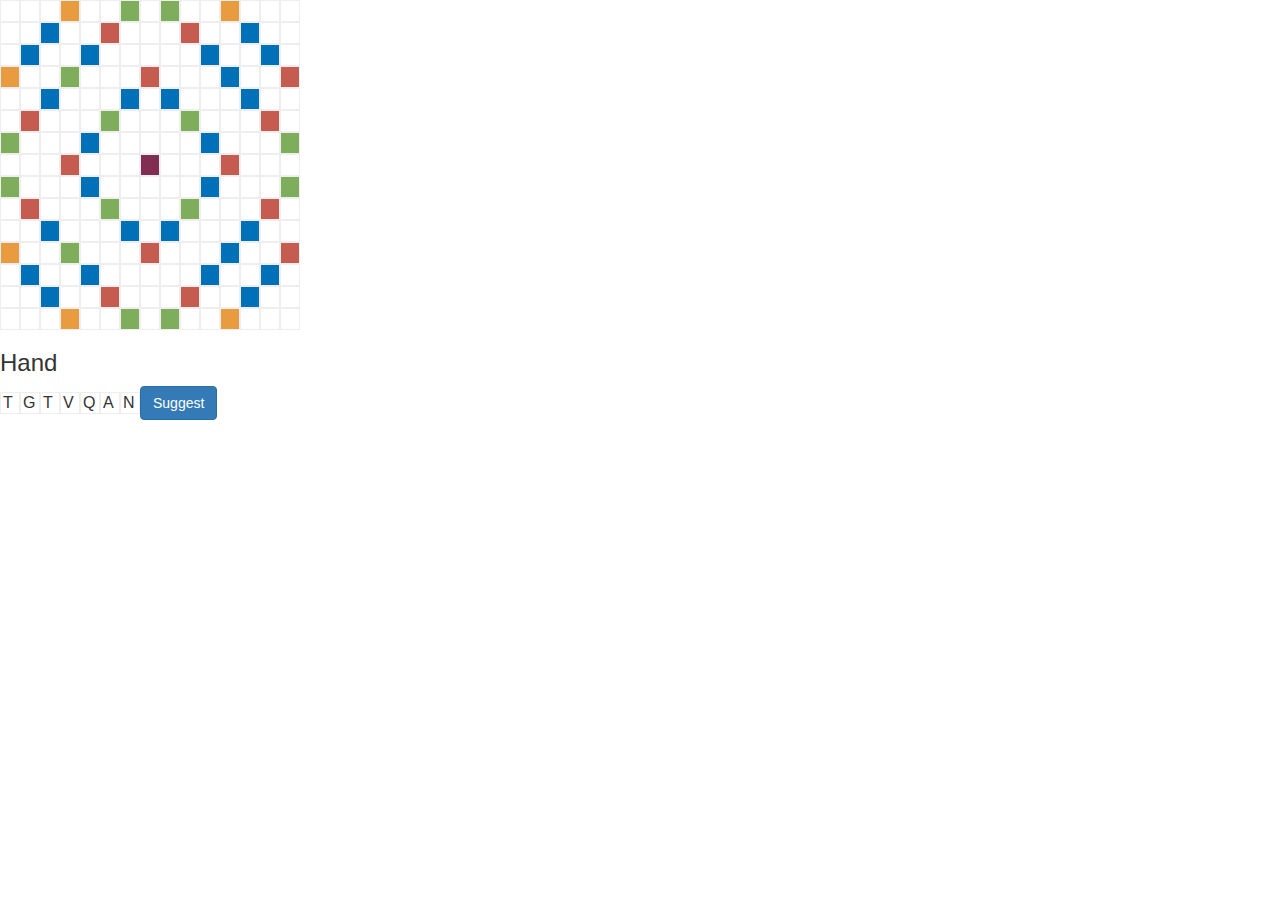
==== index.html @ de9af7a3 "Initial Checkin" ====
<html>
	<head>
		<link href="http://netdna.bootstrapcdn.com/bootstrap/3.0.0/css/bootstrap.min.css" rel="stylesheet" type="text/css" >
		<link href="gui.css" rel="stylesheet" type="text/css" >
		<script src="http://ajax.googleapis.com/ajax/libs/jquery/1.10.2/jquery.min.js"></script>
		<script src="http://netdna.bootstrapcdn.com/bootstrap/3.0.0/js/bootstrap.min.js"></script>
		<script src="bot.js"></script>
		<script src="gui.js"></script>
	</head>
	<body>

		<div class="row">
			<div class="col-xs-6">
				<div id="boardHolder"></div>
				<h3>Hand</h3>
				<table id="hand">
					<tr>
						<td><input id="h1" value="T"></td>
						<td><input id="h2" value="G"></td>
						<td><input id="h3" value="T"></td>
						<td><input id="h4" value="V"></td>
						<td><input id="h5" value="Q"></td>
						<td><input id="h6" value="A"></td>
						<td><input id="h7" value="N"></td>
						<td><button class="btn btn-tiny btn-primary" onclick="updateSuggestions()">Suggest</button></td>
					</tr>
				</table>
			</div>
			<div class="col-xs-6">
				<div id="suggestionsHolder"></div>
			</div>
		</div>
	</body>
</html>
---- gui.css ----
td {padding:0px;margin:0px;}
#boardHolder input, #hand input { width:20px;border:1px solid #EEE; }
#boardHolder input.T2W { background-color:#c65b50; color:#FFF; }
#boardHolder input.T2L { background-color:#0071b9; color:#FFF; }
#boardHolder input.T3W { background-color:#e99c3f; color:#FFF; }
#boardHolder input.T3L { background-color:#7eae5b; color:#FFF; }
#boardHolder input.TS { background-color:#812e52; color:#FFF; }
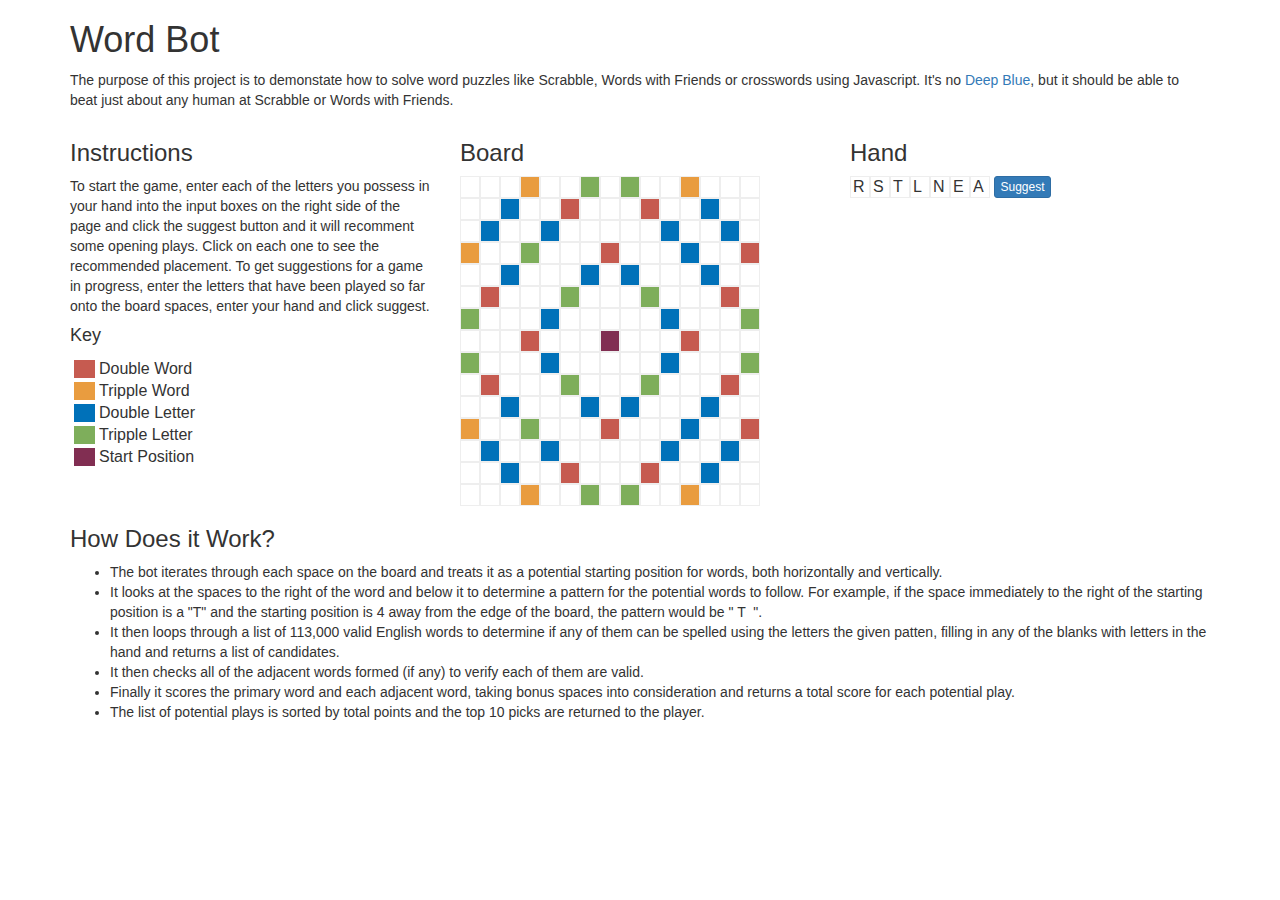
==== commit c37bdcdc: "Cleaned up GUI & Code" ====
--- a/index.html
+++ b/index.html
@@ -8,27 +8,55 @@
 		<script src="gui.js"></script>
 	</head>
 	<body>
+		<div class="container">
+			<h1>Word Bot</h1>
+			<p>The purpose of this project is to demonstate how to solve word puzzles like Scrabble, Words with Friends or crosswords using Javascript.  It's no <a href="http://en.wikipedia.org/wiki/Deep_Blue_(chess_computer)" target="_blank">Deep Blue</a>, but it should be able to beat	just about any human at Scrabble or Words with Friends.</p>
+			<div class="row">
+				<div class="col-xs-4">
+					<h3>Instructions</h3>
+					<p>To start the game, enter each of the letters you possess in your hand into the input boxes on the right side of the page and click the suggest button and it will recomment some opening plays.  Click on each one to see the recommended placement.  To get suggestions for a game in progress, enter the letters that have been played so far onto the board spaces, enter your hand and click suggest.</p>
+					<h4>Key</h4>
+					<table class="legend">
+						<tr><td class="T2W"></td><td>Double Word</td></tr>
+						<tr><td class="T3W"></td><td>Tripple Word</td></tr>
+						<tr><td class="T2L"></td><td>Double Letter</td></tr>
+						<tr><td class="T3L"></td><td>Tripple Letter</td></tr>
+						<tr><td class="TS"></td><td>Start Position</td></tr>
+					</table>
+				</div>
+				<div class="col-xs-4">
+					<h3>Board</h3>
+					<div id="boardHolder"></div>
+				</div>
+				<div class="col-xs-4">
+					<h3>Hand</h3>
+					<table id="hand">
+						<tr>
+							<td><input id="h1" value="R"></td>
+							<td><input id="h2" value="S"></td>
+							<td><input id="h3" value="T"></td>
+							<td><input id="h4" value="L"></td>
+							<td><input id="h5" value="N"></td>
+							<td><input id="h6" value="E"></td>
+							<td><input id="h7" value="A"></td>
+							<td>&nbsp;<button class="btn btn-xs btn-primary" onclick="updateSuggestions()">Suggest</button></td>
+						</tr>
+					</table>
+					<div id="suggestionsHolder"></div>
+				</div>
+			</div>
 
-		<div class="row">
-			<div class="col-xs-6">
-				<div id="boardHolder"></div>
-				<h3>Hand</h3>
-				<table id="hand">
-					<tr>
-						<td><input id="h1" value="T"></td>
-						<td><input id="h2" value="G"></td>
-						<td><input id="h3" value="T"></td>
-						<td><input id="h4" value="V"></td>
-						<td><input id="h5" value="Q"></td>
-						<td><input id="h6" value="A"></td>
-						<td><input id="h7" value="N"></td>
-						<td><button class="btn btn-tiny btn-primary" onclick="updateSuggestions()">Suggest</button></td>
-					</tr>
-				</table>
-			</div>
-			<div class="col-xs-6">
-				<div id="suggestionsHolder"></div>
-			</div>
+			<h3>How Does it Work?</h3>
+			<ul>
+				<li>The bot iterates through each space on the board and treats it as a potential starting position for words, both horizontally and vertically.</li>
+				<li>It looks at the spaces to the right of the word and below it to determine a pattern for the potential words to follow.  For example, if the space immediately to the right of the starting position is a "T" and the starting position is 4 away from the edge of the board, the pattern would be " T &nbsp;".</li>
+				<li>It then loops through a list of 113,000 valid English words to determine if any of them can be spelled using the letters the given patten, filling in any of the blanks with letters in the hand and returns a list of candidates.</li>
+				<li>It then checks all of the adjacent words formed (if any) to verify each of them are valid.</li>
+				<li>Finally it scores the primary word and each adjacent word, taking bonus spaces into consideration and returns a total score for each potential play.</li>
+				<li>The list of potential plays is sorted by total points and the top 10 picks are returned to the player.</li>
+			</ul>
+
+
 		</div>
 	</body>
 </html>--- a/gui.css
+++ b/gui.css
@@ -1,8 +1,9 @@
 td {padding:0px;margin:0px;}
 #boardHolder input, #hand input { width:20px;border:1px solid #EEE; }
-#boardHolder input.T2W { background-color:#c65b50; color:#FFF; }
-#boardHolder input.T2L { background-color:#0071b9; color:#FFF; }
-#boardHolder input.T3W { background-color:#e99c3f; color:#FFF; }
-#boardHolder input.T3L { background-color:#7eae5b; color:#FFF; }
-#boardHolder input.TS { background-color:#812e52; color:#FFF; }
+.T2W { background-color:#c65b50; color:#FFF; }
+.T2L { background-color:#0071b9; color:#FFF; }
+.T3W { background-color:#e99c3f; color:#FFF; }
+.T3L { background-color:#7eae5b; color:#FFF; }
+.TS { background-color:#812e52; color:#FFF; }
+.legend TD {min-width:25px; border:4px solid #FFF;}
 
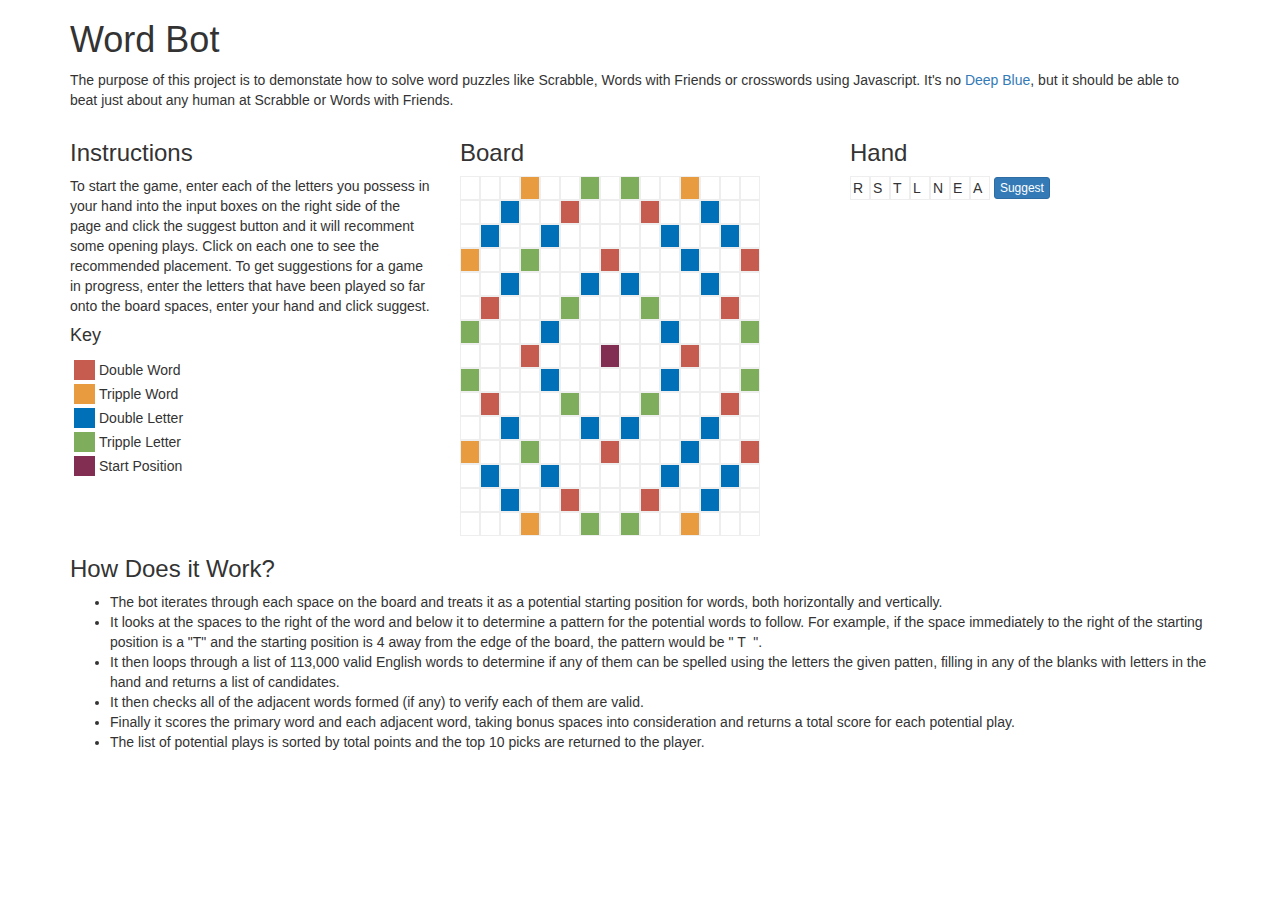
==== commit 38860178: "Add doctype and encoding bits to the html head." ====
--- a/index.html
+++ b/index.html
@@ -1,5 +1,7 @@
-<html>
+<!DOCTYPE html>
+<html lang="en">
 	<head>
+		<meta charset="utf-8">
 		<link href="http://netdna.bootstrapcdn.com/bootstrap/3.0.0/css/bootstrap.min.css" rel="stylesheet" type="text/css" >
 		<link href="gui.css" rel="stylesheet" type="text/css" >
 		<script src="http://ajax.googleapis.com/ajax/libs/jquery/1.10.2/jquery.min.js"></script>
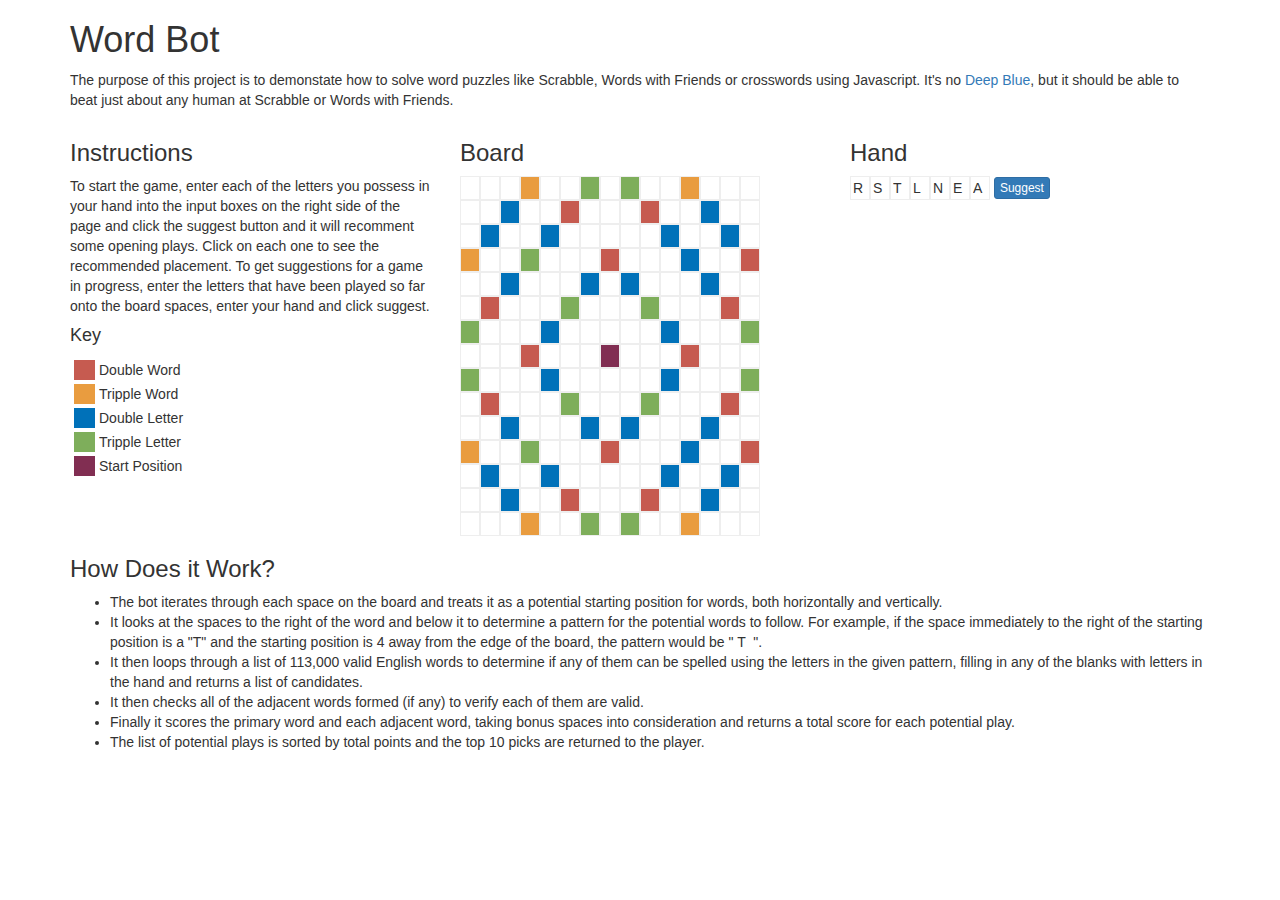
==== commit 39981a34: "Fix a couple typos." ====
--- a/index.html
+++ b/index.html
@@ -52,7 +52,7 @@
 			<ul>
 				<li>The bot iterates through each space on the board and treats it as a potential starting position for words, both horizontally and vertically.</li>
 				<li>It looks at the spaces to the right of the word and below it to determine a pattern for the potential words to follow.  For example, if the space immediately to the right of the starting position is a "T" and the starting position is 4 away from the edge of the board, the pattern would be " T &nbsp;".</li>
-				<li>It then loops through a list of 113,000 valid English words to determine if any of them can be spelled using the letters the given patten, filling in any of the blanks with letters in the hand and returns a list of candidates.</li>
+				<li>It then loops through a list of 113,000 valid English words to determine if any of them can be spelled using the letters in the given pattern, filling in any of the blanks with letters in the hand and returns a list of candidates.</li>
 				<li>It then checks all of the adjacent words formed (if any) to verify each of them are valid.</li>
 				<li>Finally it scores the primary word and each adjacent word, taking bonus spaces into consideration and returns a total score for each potential play.</li>
 				<li>The list of potential plays is sorted by total points and the top 10 picks are returned to the player.</li>
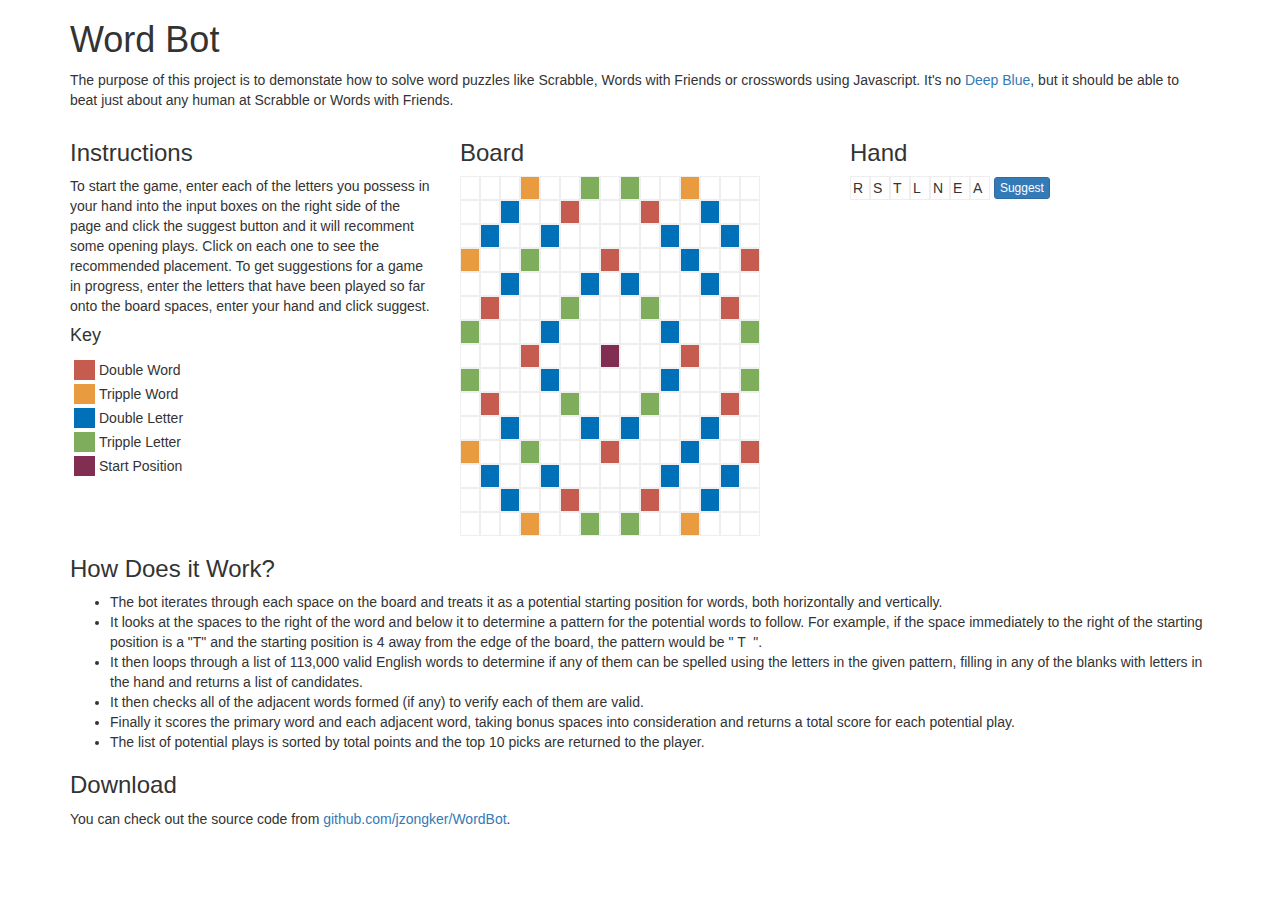
==== commit 44734baf: "Add 'Download' section with link to GitHub repo." ====
--- a/index.html
+++ b/index.html
@@ -58,6 +58,8 @@
 				<li>The list of potential plays is sorted by total points and the top 10 picks are returned to the player.</li>
 			</ul>
 
+			<h3>Download</h3>
+			<p>You can check out the source code from <a href="https://github.com/jzongker/WordBot">github.com/jzongker/WordBot</a>.
 
 		</div>
 	</body>
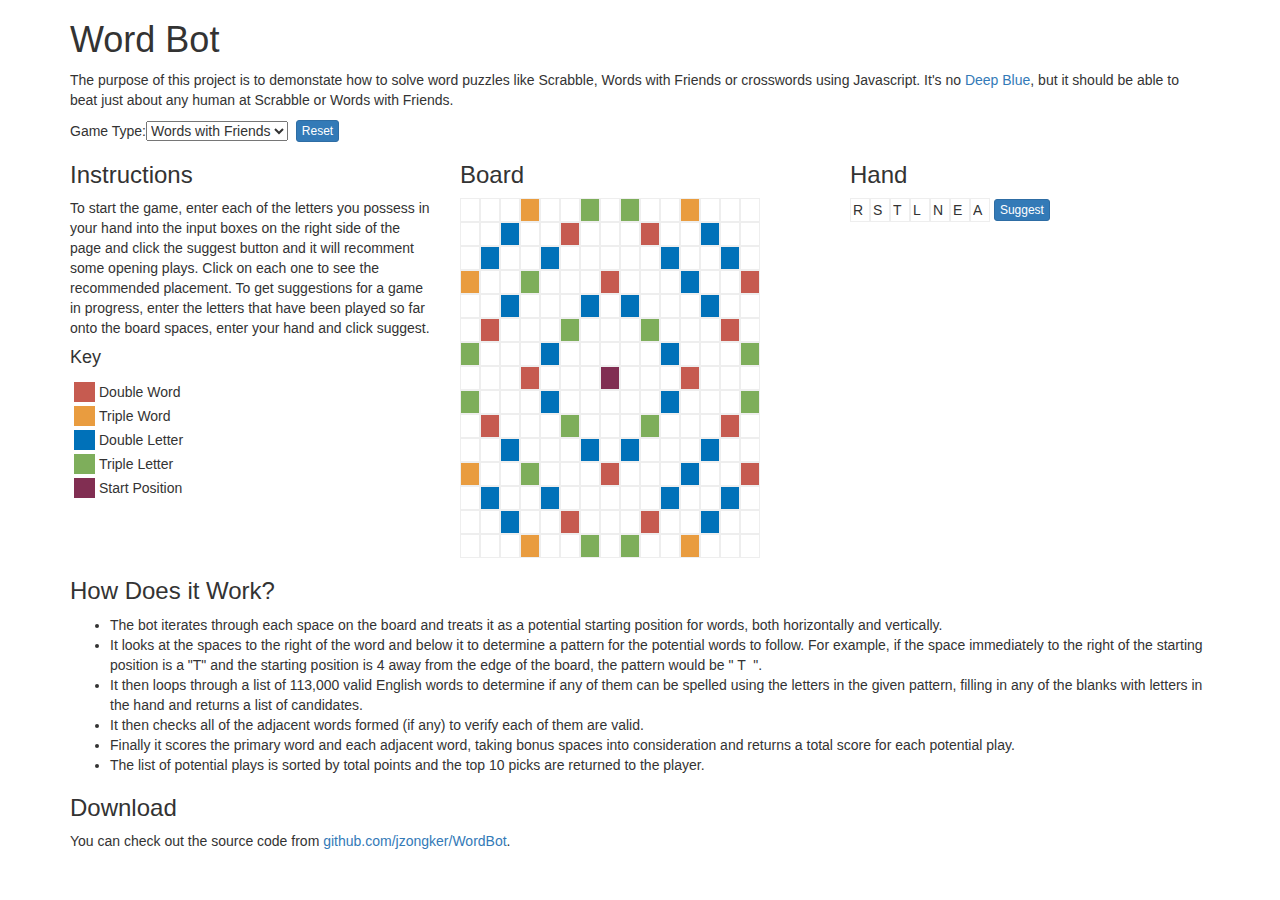
==== commit 651e1ede: "Added Scrabble Support" ====
--- a/index.html
+++ b/index.html
@@ -13,6 +13,19 @@
 		<div class="container">
 			<h1>Word Bot</h1>
 			<p>The purpose of this project is to demonstate how to solve word puzzles like Scrabble, Words with Friends or crosswords using Javascript.  It's no <a href="http://en.wikipedia.org/wiki/Deep_Blue_(chess_computer)" target="_blank">Deep Blue</a>, but it should be able to beat	just about any human at Scrabble or Words with Friends.</p>
+
+			<table>
+				<tr>
+					<td>Game Type: </td>
+					<td>
+						<select id="gameType">
+							<option value='WWF'>Words with Friends</option>
+							<option value='Scrabble'>Scrabble</option>
+						</select>
+					</td>
+					<td> &nbsp; <button class="btn btn-xs btn-primary" onclick="resetGame()">Reset</button></td>
+			</table>
+
 			<div class="row">
 				<div class="col-xs-4">
 					<h3>Instructions</h3>
@@ -20,9 +33,9 @@
 					<h4>Key</h4>
 					<table class="legend">
 						<tr><td class="T2W"></td><td>Double Word</td></tr>
-						<tr><td class="T3W"></td><td>Tripple Word</td></tr>
+						<tr><td class="T3W"></td><td>Triple Word</td></tr>
 						<tr><td class="T2L"></td><td>Double Letter</td></tr>
-						<tr><td class="T3L"></td><td>Tripple Letter</td></tr>
+						<tr><td class="T3L"></td><td>Triple Letter</td></tr>
 						<tr><td class="TS"></td><td>Start Position</td></tr>
 					</table>
 				</div>
